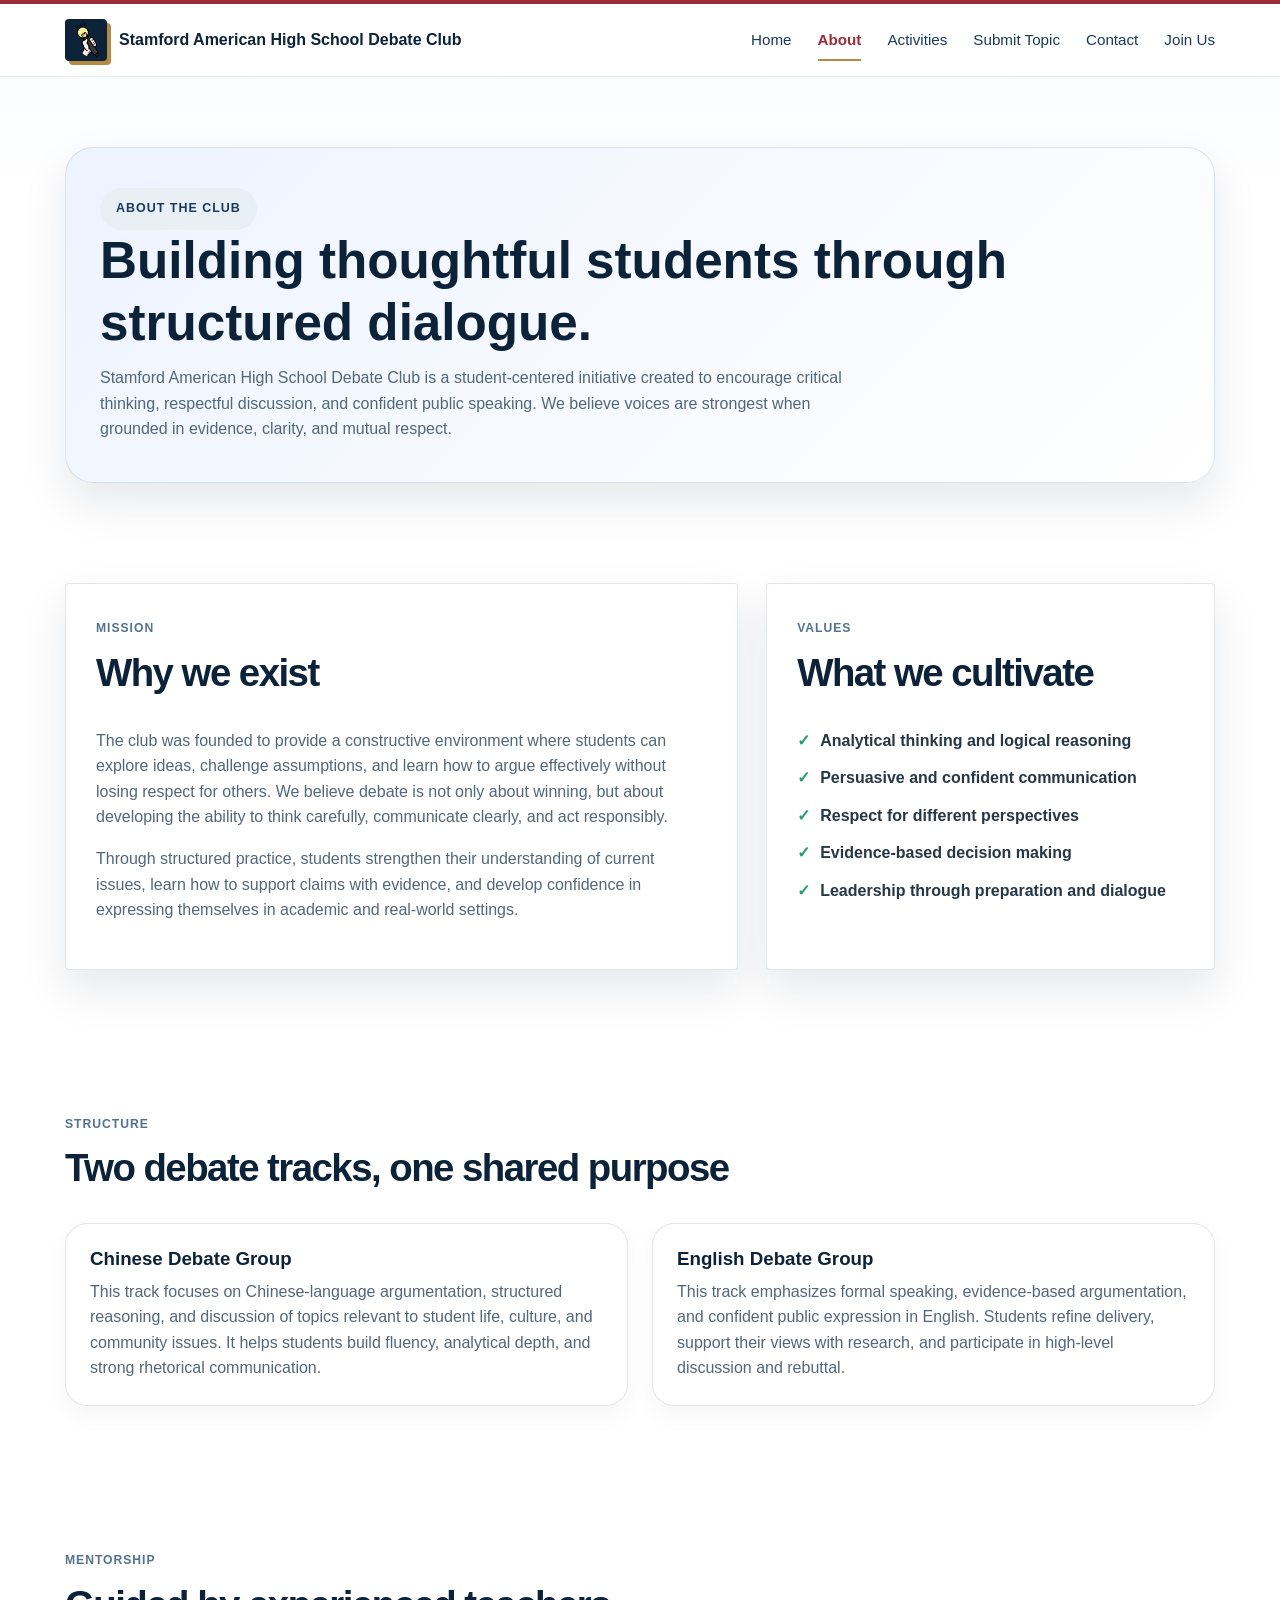
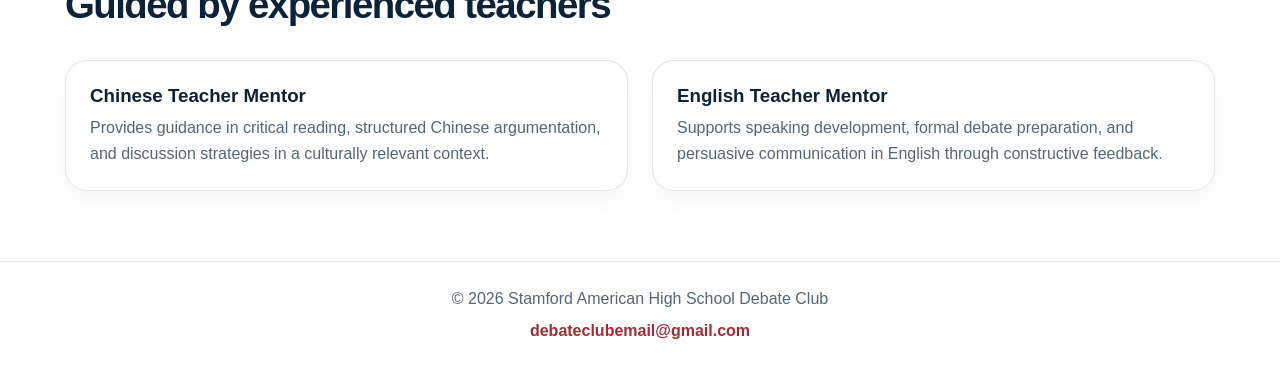
==== about.html @ eecf1a9a "Fix layout and navigation styles" ====
<!DOCTYPE html>
<html lang="en">
  <head>
    <meta charset="UTF-8" />
    <meta name="viewport" content="width=device-width, initial-scale=1.0" />
    <title>About | Stamford American High School Debate Club</title>
    <meta name="description" content="Learn about the mission, leadership, and values of Stamford American High School Debate Club." />
    <link rel="stylesheet" href="style.css" />
  </head>
  <body>
    <header class="site-header">
      <div class="container navbar">
        <div class="brand">
          <div class="brand-mark">
            <img src="debate-club-logo.png" alt="Stamford American High School Debate Club logo" onerror="this.style.display='none'; this.parentElement.textContent='D';" />
          </div>
          <span>Stamford American High School Debate Club</span>
        </div>

        <nav class="nav-links" aria-label="Main navigation">
          <a href="index.html">Home</a>
          <a href="about.html" class="active">About</a>
          <a href="activities.html">Activities</a>
          <a href="topics.html">Submit Topic</a>
          <a href="contact.html">Contact</a>
          <a href="https://docs.google.com/forms/d/e/1FAIpQLSdCevJxWN49QjfQJ-eBzzeomflN6wFePAlfBcm75fVseMZG7w/viewform?usp=dialog" target="_blank" rel="noopener">Join Us</a>
        </nav>
      </div>
    </header>

    <main>
      <section class="page-hero">
        <div class="container">
          <div class="hero-inner">
            <span class="eyebrow">About the Club</span>
            <h1>Building thoughtful students through structured dialogue.</h1>
            <p>
              Stamford American High School Debate Club is a student-centered initiative created to encourage critical thinking,
              respectful discussion, and confident public speaking. We believe voices are strongest when grounded in evidence,
              clarity, and mutual respect.
            </p>
          </div>
        </div>
      </section>

      <section class="section">
        <div class="container about-grid">
          <div class="panel">
            <div class="section-header">
              <span>Mission</span>
              <h2>Why we exist</h2>
            </div>
            <p>
              The club was founded to provide a constructive environment where students can explore ideas, challenge assumptions,
              and learn how to argue effectively without losing respect for others. We believe debate is not only about winning,
              but about developing the ability to think carefully, communicate clearly, and act responsibly.
            </p>
            <p>
              Through structured practice, students strengthen their understanding of current issues, learn how to support claims with
              evidence, and develop confidence in expressing themselves in academic and real-world settings.
            </p>
          </div>

          <div class="panel">
            <div class="section-header">
              <span>Values</span>
              <h2>What we cultivate</h2>
            </div>
            <ul class="check-list">
              <li>Analytical thinking and logical reasoning</li>
              <li>Persuasive and confident communication</li>
              <li>Respect for different perspectives</li>
              <li>Evidence-based decision making</li>
              <li>Leadership through preparation and dialogue</li>
            </ul>
          </div>
        </div>
      </section>

      <section class="section">
        <div class="container">
          <div class="section-header">
            <span>Structure</span>
            <h2>Two debate tracks, one shared purpose</h2>
          </div>

          <div class="team-grid">
            <article class="member-card">
              <h3>Chinese Debate Group</h3>
              <p>
                This track focuses on Chinese-language argumentation, structured reasoning, and discussion of topics relevant to student life,
                culture, and community issues. It helps students build fluency, analytical depth, and strong rhetorical communication.
              </p>
            </article>

            <article class="member-card">
              <h3>English Debate Group</h3>
              <p>
                This track emphasizes formal speaking, evidence-based argumentation, and confident public expression in English. Students refine
                delivery, support their views with research, and participate in high-level discussion and rebuttal.
              </p>
            </article>
          </div>
        </div>
      </section>

      <section class="section">
        <div class="container">
          <div class="section-header">
            <span>Mentorship</span>
            <h2>Guided by experienced teachers</h2>
          </div>

          <div class="team-grid">
            <article class="member-card">
              <h3>Chinese Teacher Mentor</h3>
              <p>
                Provides guidance in critical reading, structured Chinese argumentation, and discussion strategies in a culturally relevant context.
              </p>
            </article>

            <article class="member-card">
              <h3>English Teacher Mentor</h3>
              <p>
                Supports speaking development, formal debate preparation, and persuasive communication in English through constructive feedback.
              </p>
            </article>
          </div>
        </div>
      </section>
    </main>

    <footer class="footer">
      <div>© 2026 Stamford American High School Debate Club</div>
      <a href="mailto:debateclubemail@gmail.com">debateclubemail@gmail.com</a>
    </footer>

    <script src="script.js"></script>
  </body>
</html>
---- style.css ----
:root {
  --navy: #173a5e;
  --navy-deep: #0b2239;
  --navy-soft: #e9f0f5;
  --red: #9f2d35;
  --red-soft: #f8eaeb;
  --blue: #52728f;
  --blue-soft: #e8f0f5;
  --gold: #b58a45;
  --text: #263746;
  --muted: #526779;
  --white: #ffffff;
  --border: rgba(23, 58, 94, 0.12);
  --shadow: 0 20px 45px rgba(11, 34, 57, 0.1);
}

* {
  box-sizing: border-box;
}

html {
  scroll-behavior: smooth;
}

body {
  margin: 0;
  font-family: "Segoe UI", Tahoma, Geneva, Verdana, sans-serif;
  color: var(--text);
  background: linear-gradient(180deg, #f9fbff 0%, #ffffff 200px);
  line-height: 1.6;
}

img {
  max-width: 100%;
  display: block;
}

a {
  color: inherit;
  text-decoration: none;
}

.container {
  width: min(1150px, calc(100% - 32px));
  margin: 0 auto;
}

.site-header {
  position: sticky;
  top: 0;
  z-index: 20;
  background: rgba(255, 255, 255, 0.94);
  backdrop-filter: blur(12px);
  border-top: 4px solid var(--red);
  border-bottom: 1px solid rgba(223, 231, 243, 0.9);
}

.navbar {
  display: flex;
  align-items: center;
  justify-content: space-between;
  min-height: 72px;
  gap: 24px;
}

.brand {
  display: flex;
  align-items: center;
  gap: 12px;
  min-width: 0;
  font-weight: 700;
  color: var(--navy-deep);
}

.brand-mark {
  width: 42px;
  height: 42px;
  border-radius: 4px;
  background: var(--navy-deep);
  display: grid;
  place-items: center;
  box-shadow: 4px 4px 0 var(--gold);
  flex: 0 0 42px;
}

.brand-mark img {
  width: 42px;
  height: 42px;
  object-fit: contain;
}

.brand span {
  line-height: 1.3;
}

.nav-links {
  display: flex;
  gap: 26px;
  flex-wrap: wrap;
  align-items: center;
  justify-content: flex-end;
  font-size: 0.95rem;
  color: var(--muted);
}

.nav-links a {
  position: relative;
  color: var(--navy);
  transition: color 0.2s ease;
}

.nav-links a:hover,
.nav-links a.active {
  color: var(--red);
  font-weight: 700;
}

.nav-links a.active::after {
  content: "";
  position: absolute;
  left: 0;
  right: 0;
  bottom: -9px;
  height: 2px;
  background: var(--gold);
}

.btn {
  display: inline-flex;
  align-items: center;
  justify-content: center;
  border-radius: 4px;
  border: 1px solid transparent;
  padding: 0.9rem 1.5rem;
  font-weight: 700;
  transition: transform 0.2s ease, box-shadow 0.2s ease;
}

.btn:hover {
  transform: translateY(-1px);
}

.btn-primary {
  background: var(--navy);
  color: var(--white);
  box-shadow: 0 14px 30px rgba(19, 46, 78, 0.2);
}

.btn-secondary {
  background: var(--white);
  border-color: var(--border);
  color: var(--navy);
  box-shadow: inset 0 0 0 1px rgba(181, 138, 69, 0.35);
}

.hero {
  padding: 80px 0 32px;
}

.hero-grid {
  display: grid;
  grid-template-columns: 1.2fr 0.8fr;
  gap: 36px;
  align-items: center;
}

.eyebrow {
  display: inline-block;
  background: var(--navy-soft);
  color: var(--navy);
  font-size: 0.78rem;
  letter-spacing: 0.08em;
  padding: 0.7rem 1rem;
  border-radius: 999px;
  font-weight: 700;
  text-transform: uppercase;
}

h1,
h2,
h3 {
  margin-top: 0;
  color: var(--navy-deep);
  line-height: 1.2;
}

.hero h1 {
  font-size: clamp(2.7rem, 5vw, 4.5rem);
  margin: 1.3rem 0 1rem;
  letter-spacing: -0.05em;
}

.lead {
  font-size: 1.08rem;
  color: var(--muted);
  max-width: 680px;
}

.hero-actions {
  display: flex;
  gap: 16px;
  flex-wrap: wrap;
  margin-top: 28px;
}

.stats {
  display: grid;
  grid-template-columns: repeat(3, minmax(120px, 1fr));
  gap: 18px;
  margin-top: 34px;
}

.stat-card {
  background: rgba(255, 255, 255, 0.9);
  border: 1px solid var(--border);
  border-radius: 18px;
  padding: 20px 16px;
  box-shadow: 0 10px 22px rgba(15, 33, 58, 0.03);
}

.stat-card strong {
  display: block;
  font-size: 1.8rem;
  color: var(--navy-deep);
}

.stat-card span {
  display: block;
  color: var(--muted);
  font-size: 0.85rem;
  margin-top: 8px;
}

.feature-panel {
  background: linear-gradient(180deg, #f9fbff 0%, #eef3fb 100%);
  border: 1px solid rgba(19, 46, 78, 0.12);
  border-radius: 28px;
  box-shadow: var(--shadow);
  padding: 22px;
}

.info-box {
  background: linear-gradient(135deg, #ffffff, #edf5ff);
  border: 1px solid var(--border);
  border-radius: 20px;
  padding: 22px;
  margin-bottom: 18px;
}

.info-box small {
  display: inline-block;
  background: var(--blue-soft);
  color: var(--navy);
  border-radius: 999px;
  padding: 0.42rem 0.72rem;
  font-weight: 700;
}

.info-box h3 {
  margin: 1rem 0 0.5rem;
  font-size: 1.35rem;
}

.info-box p {
  margin: 0;
  color: var(--muted);
}

.section {
  padding: 70px 0;
}

.section-header {
  margin-bottom: 30px;
}

.section-header span {
  display: inline-block;
  color: var(--blue);
  text-transform: uppercase;
  letter-spacing: 0.08em;
  font-weight: 700;
  font-size: 0.76rem;
}

.section-header h2 {
  margin-top: 10px;
  font-size: clamp(2rem, 3vw, 3rem);
  letter-spacing: -0.04em;
}

.grid-3 {
  display: grid;
  grid-template-columns: repeat(3, minmax(0, 1fr));
  gap: 24px;
}

.card {
  background: var(--white);
  border: 1px solid var(--border);
  border-radius: 4px;
  padding: 28px 24px;
  box-shadow: 0 10px 24px rgba(15, 33, 58, 0.04);
  border-top: 3px solid var(--gold);
  transition: transform 0.2s ease, box-shadow 0.2s ease;
}

.card:hover,
.member-card:hover,
.timeline-item:hover {
  transform: translateY(-3px);
  box-shadow: 0 16px 30px rgba(11, 34, 57, 0.1);
}

.icon-box {
  width: 56px;
  height: 56px;
  border-radius: 16px;
  display: grid;
  place-items: center;
  background: linear-gradient(135deg, var(--blue-soft), #dfeeff);
  font-size: 1.5rem;
  margin-bottom: 18px;
}

.card h3 {
  font-size: 1.28rem;
  margin-bottom: 10px;
}

.card p {
  color: var(--muted);
  margin: 0;
}

.about-grid,
.contact-grid {
  display: grid;
  grid-template-columns: 1.2fr 0.8fr;
  gap: 28px;
}

.panel {
  background: var(--white);
  border: 1px solid var(--border);
  border-radius: 4px;
  padding: 30px;
  box-shadow: var(--shadow);
}

.panel p {
  color: var(--muted);
}

.check-list {
  list-style: none;
  padding: 0;
  margin: 0;
  display: grid;
  gap: 12px;
}

.check-list li {
  display: flex;
  gap: 10px;
  font-weight: 600;
}

.check-list li::before {
  content: "✓";
  color: #22a06b;
  font-weight: 900;
}

.timeline {
  display: grid;
  gap: 18px;
}

.timeline-item {
  display: grid;
  grid-template-columns: 160px 1fr;
  gap: 18px;
  background: var(--white);
  border: 1px solid var(--border);
  border-radius: 4px;
  padding: 20px;
  box-shadow: 0 10px 24px rgba(15, 33, 58, 0.03);
}

.date-box {
  background: linear-gradient(180deg, var(--blue-soft), #dfeeff);
  border-radius: 16px;
  display: grid;
  place-items: center;
  text-align: center;
  color: var(--navy-deep);
  min-height: 110px;
}

.date-box strong {
  display: block;
  font-size: 1.6rem;
}

.date-box span {
  font-size: 0.75rem;
  letter-spacing: 0.08em;
  text-transform: uppercase;
}

.timeline-item h3 {
  margin-bottom: 8px;
  font-size: 1.28rem;
}

.timeline-item p {
  margin: 0;
  color: var(--muted);
}

.cta {
  padding: 14px 0 80px;
}

.cta-box {
  display: flex;
  align-items: center;
  justify-content: space-between;
  gap: 18px;
  background: linear-gradient(135deg, var(--navy-deep), var(--navy));
  border-radius: 4px;
  padding: 34px 32px;
  color: var(--white);
  box-shadow: 0 24px 40px rgba(15, 33, 58, 0.18);
}

.cta-box h2 {
  color: var(--white);
  margin-bottom: 10px;
  font-size: clamp(1.8rem, 3vw, 2.6rem);
}

.cta-box p {
  margin: 0;
  color: rgba(255, 255, 255, 0.82);
}

.btn-gold {
  background: var(--red);
  color: var(--white);
}

.footer {
  padding: 24px 0 40px;
  text-align: center;
  color: var(--muted);
  border-top: 1px solid var(--border);
  background: rgba(255, 255, 255, 0.42);
}

.footer a,
footer a {
  display: inline-block;
  margin-top: 6px;
  color: var(--red);
  font-weight: 700;
}

.footer a:hover,
footer a:hover {
  color: var(--navy-deep);
}

.page-hero {
  padding: 70px 0 30px;
}

.page-hero .hero-inner {
  background: linear-gradient(135deg, #edf3ff, #ffffff);
  border: 1px solid var(--border);
  border-radius: 28px;
  padding: 40px 34px;
  box-shadow: var(--shadow);
}

.page-hero h1 {
  font-size: clamp(2.2rem, 4vw, 3.6rem);
  margin-bottom: 12px;
}

.page-hero p {
  margin: 0;
  color: var(--muted);
  max-width: 760px;
}

.team-grid {
  display: grid;
  grid-template-columns: repeat(2, minmax(0, 1fr));
  gap: 24px;
}

.member-card {
  background: var(--white);
  border: 1px solid var(--border);
  border-radius: 22px;
  padding: 24px;
  box-shadow: 0 10px 24px rgba(15, 33, 58, 0.04);
}

.member-card h3 {
  margin-bottom: 8px;
}

.member-card p {
  margin: 0;
  color: var(--muted);
}

.contact-form {
  background: var(--white);
  border: 1px solid var(--border);
  border-radius: 24px;
  padding: 26px;
  box-shadow: var(--shadow);
}

.google-form {
  display: block;
  width: 100%;
  min-height: 980px;
  border: 0;
  background: var(--white);
}

.form-grid {
  display: grid;
  grid-template-columns: 1fr 1fr;
  gap: 18px;
}

label {
  display: block;
  font-weight: 700;
  margin-bottom: 8px;
  color: var(--navy-deep);
}

input,
textarea,
select {
  width: 100%;
  border: 1px solid var(--border);
  border-radius: 12px;
  padding: 0.9rem 1rem;
  font: inherit;
  background: #fff;
  color: var(--text);
}

input:focus,
textarea:focus,
select:focus {
  outline: 3px solid rgba(181, 138, 69, 0.22);
  border-color: var(--gold);
}

textarea {
  min-height: 140px;
  resize: vertical;
}

.submit-row {
  margin-top: 18px;
}

.success-message {
  display: none;
  margin-top: 16px;
  padding: 12px 14px;
  border-radius: 12px;
  background: #eafaf3;
  color: #156c4e;
  border: 1px solid #bfe9d5;
  font-weight: 600;
}

.success-message.show {
  display: block;
}

.info-list {
  display: grid;
  gap: 16px;
}

.info-item {
  background: linear-gradient(180deg, #ffffff, #f9f9fb);
  border: 1px solid var(--border);
  border-radius: 18px;
  padding: 18px 20px;
}

.info-item strong {
  display: block;
  margin-bottom: 6px;
  color: var(--navy-deep);
}

.info-item span,
.info-item a {
  color: var(--muted);
}

@media (max-width: 900px) {
  .hero-grid,
  .about-grid,
  .contact-grid,
  .team-grid,
  .grid-3 {
    grid-template-columns: 1fr;
  }

  .navbar {
    flex-wrap: wrap;
    padding: 12px 0;
  }

  .nav-links {
    width: 100%;
    justify-content: center;
    gap: 16px;
  }

  .cta-box {
    flex-direction: column;
    align-items: flex-start;
  }
}

@media (max-width: 680px) {
  .form-grid,
  .timeline-item,
  .stats {
    grid-template-columns: 1fr;
  }

  .timeline-item {
    gap: 12px;
  }

  .navbar {
    gap: 10px;
  }

  .brand {
    width: 100%;
  }

  .brand span {
    font-size: 0.9rem;
    line-height: 1.25;
  }

  .nav-links {
    justify-content: flex-start;
    overflow-x: auto;
    flex-wrap: nowrap;
    padding-bottom: 4px;
    white-space: nowrap;
  }

  .google-form {
    min-height: 1120px;
  }
}
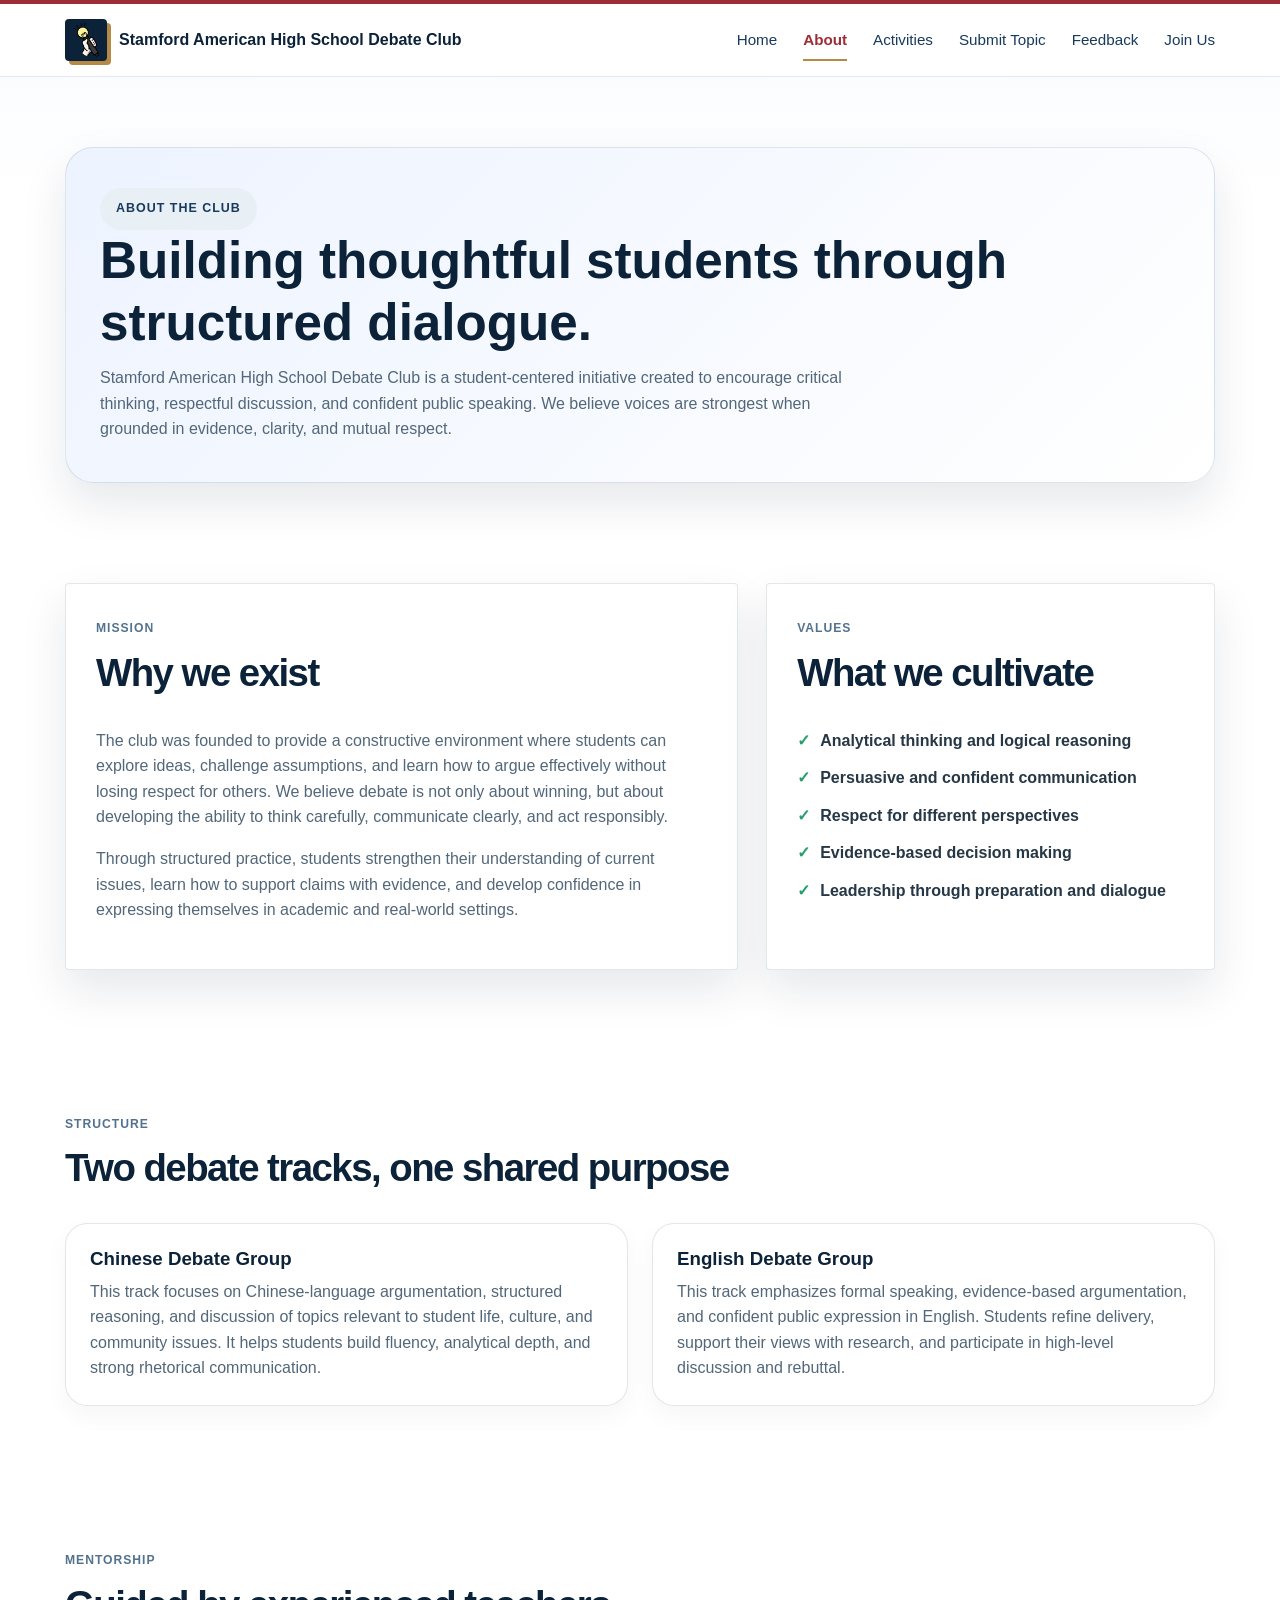
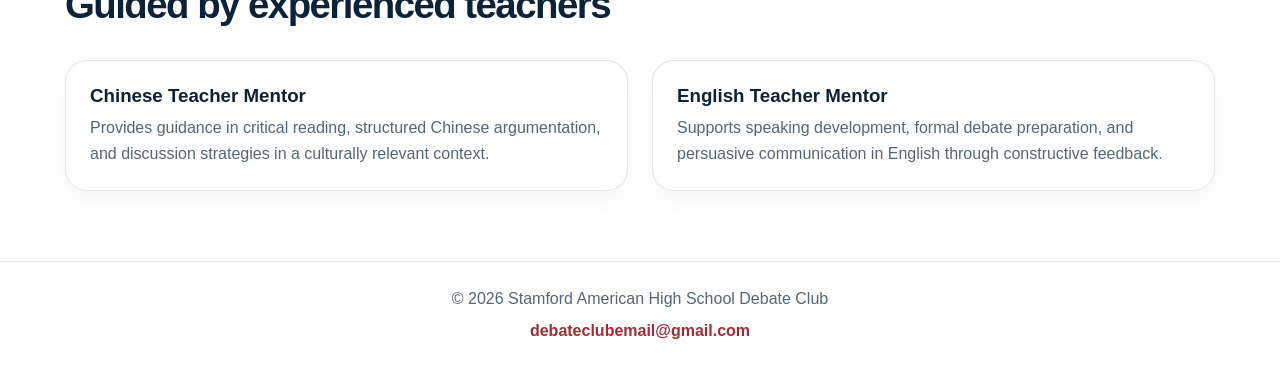
==== commit 32dc2955: "Separate feedback and membership forms" ====
--- a/about.html
+++ b/about.html
@@ -22,8 +22,8 @@
           <a href="about.html" class="active">About</a>
           <a href="activities.html">Activities</a>
           <a href="topics.html">Submit Topic</a>
-          <a href="contact.html">Contact</a>
-          <a href="https://docs.google.com/forms/d/e/1FAIpQLSdCevJxWN49QjfQJ-eBzzeomflN6wFePAlfBcm75fVseMZG7w/viewform?usp=dialog" target="_blank" rel="noopener">Join Us</a>
+          <a href="contact.html">Feedback</a>
+          <a href="join.html">Join Us</a>
         </nav>
       </div>
     </header>
